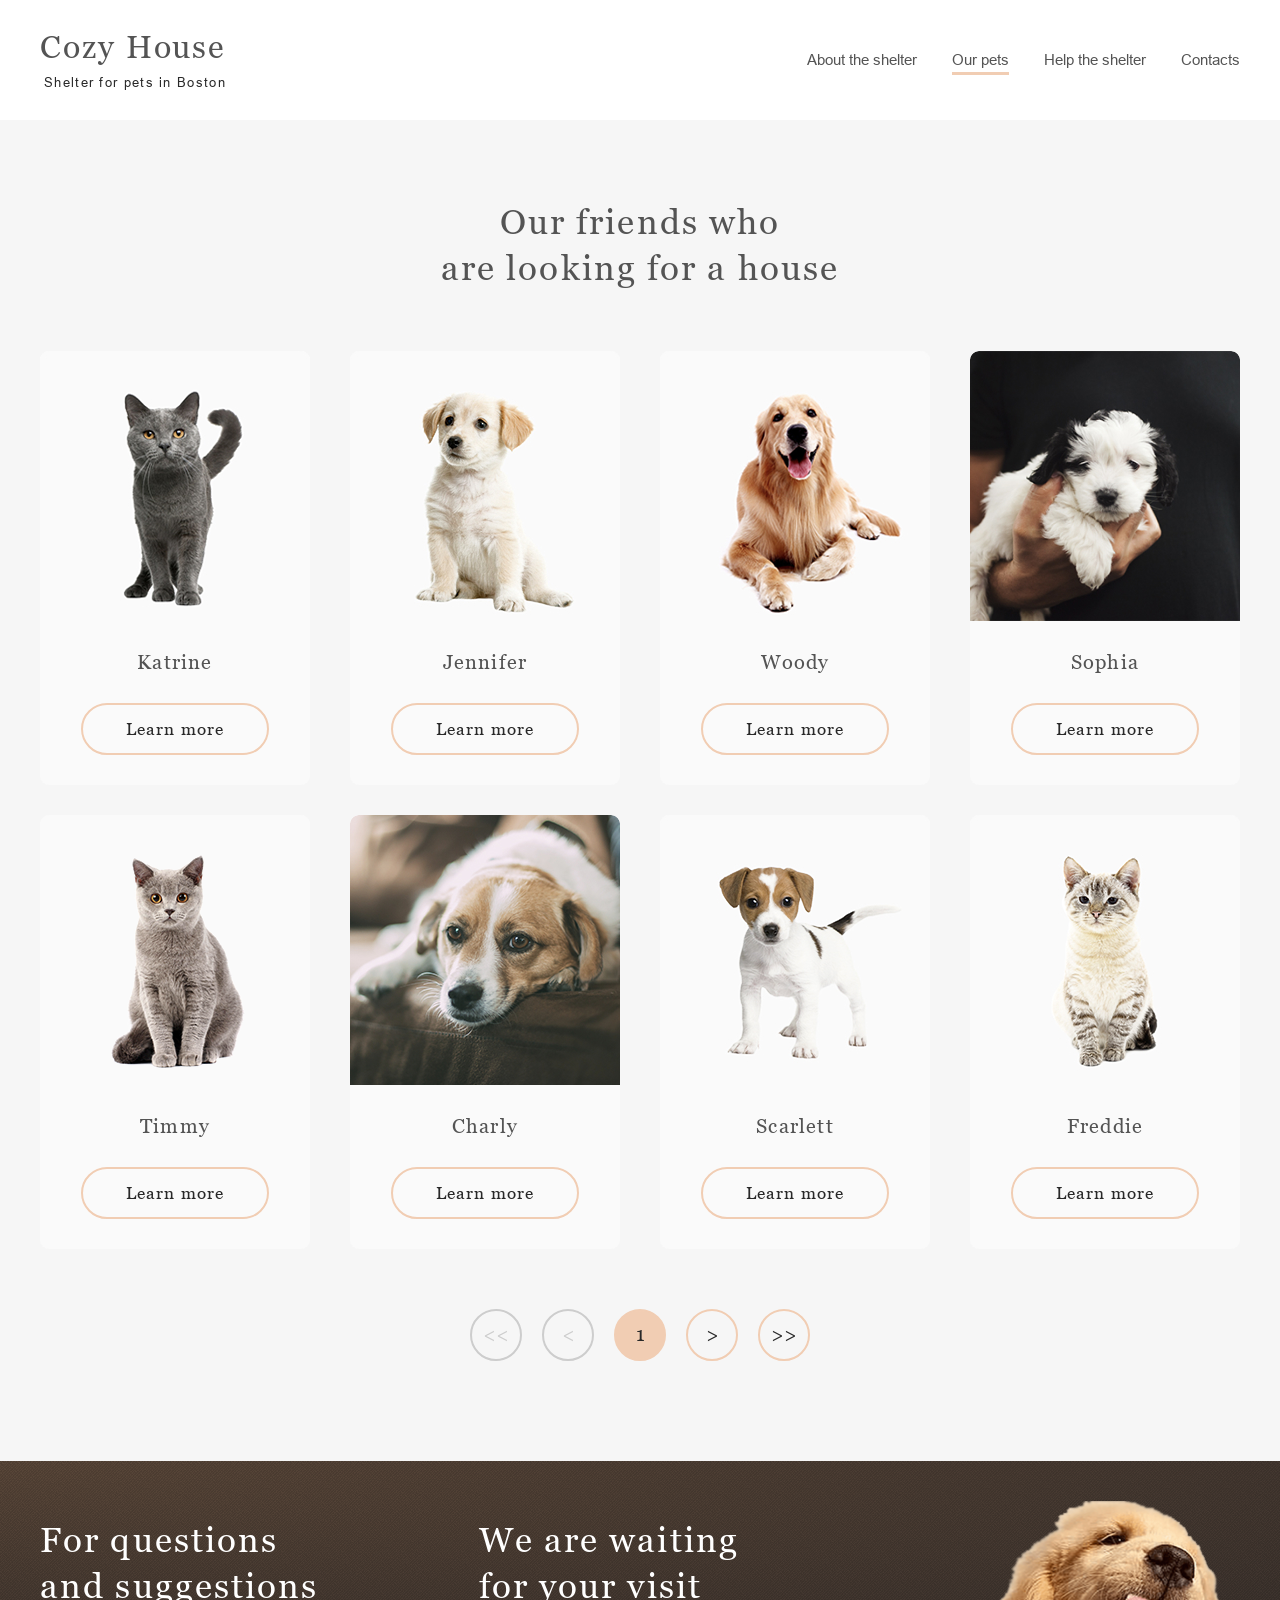
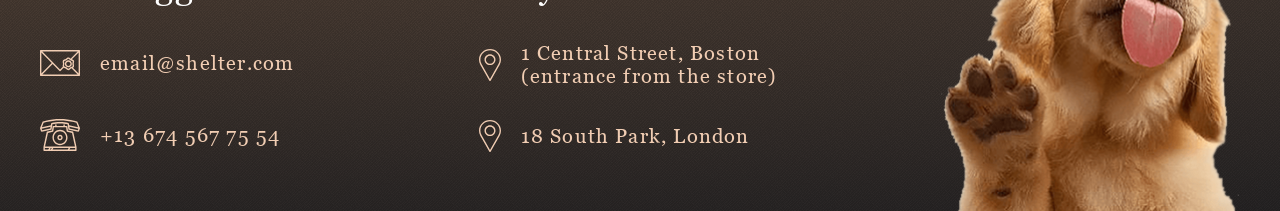
==== pets.html @ 215c57c2 "w" ====
<!DOCTYPE html>
<html lang="en">
<head>
    <meta charset="UTF-8">
    <meta name="viewport" content="width=device-width, initial-scale=1.0">
    <title>Cozy House | pets page</title>
    <link rel="preload" href="fonts/ArialMT.woff2" as="font" type="font/woff2" crossorigin>
    <link rel="preload" href="fonts/Georgia.woff2" as="font" type="font/woff2" crossorigin>
    <link rel="stylesheet" href="css/style.css">
    <link rel="icon" type="image/x-icon" href="images/favicon.ico">
</head>
<body>
    <header class="header header--inside header--white">
        <div class="container">
            <div class="header__row">
                <a class="header__logo logo" href="https://rolling-scopes-school.github.io/soveliy-JSFEPRESCHOOL2024Q2/shelter/">
                    <div class="logo__title">
                        Cozy House
                    </div>
                    <div class="logo__desc">
                        Shelter for pets in Boston
                    </div>
                </a>
                <nav class="header__main-menu main-menu">
                    <ul class="main-menu__list">
                        <li class="main-menu__item"><a href="https://rolling-scopes-school.github.io/soveliy-JSFEPRESCHOOL2024Q2/shelter/" class="main-menu__link">About the shelter</a></li>
                        <li class="main-menu__item"><a href="#" class="main-menu__link main-menu__link--current">Our pets</a></li>
                        <li class="main-menu__item"><a href="https://rolling-scopes-school.github.io/soveliy-JSFEPRESCHOOL2024Q2/shelter/#help" class="main-menu__link">Help the shelter</a></li>
                        <li class="main-menu__item"><a href="#contacts" class="main-menu__link">Contacts</a></li>
                    </ul>
                </nav>
                <div class="burger header__burger">
                    <div class="burger__elem"></div>
                    <div class="burger__elem"></div>
                    <div class="burger__elem"></div>
                </div>
            </div>
        </div>
    </header>
    <main class="main">
        <div class="friends" id="friends">
            <div class="container">
                <h1 class="friends__section-title section-title section-title--big-margin">
                    Our friends who
                    are&nbsp;looking for a house
                </h1>
                <div class="friends__grid">
                    <a class="friends-item" href="#">
                        <div class="friends-item__image-container">
                            <img src="images/pets-katrine.jpg" alt="">
                        </div>
                        <div class="friends-item__title">
                            Katrine
                        </div>
                        <div class="friends-item__button button button--round">
                            Learn more
                        </div>
                    </a>
                    <a class="friends-item" href="#">
                        <div class="friends-item__image-container">
                            <img src="images/pets-jennifer.jpg" alt="">
                        </div>
                        <div class="friends-item__title">
                            Jennifer
                        </div>
                        <div class="friends-item__button button button--round">
                            Learn more
                        </div>
                    </a>
                    <a class="friends-item" href="#">
                        <div class="friends-item__image-container">
                            <img src="images/pets-woody.jpg" alt="">
                        </div>
                        <div class="friends-item__title">
                            Woody
                        </div>
                        <div class="friends-item__button button button--round">
                            Learn more
                        </div>
                    </a>
                    <a class="friends-item" href="#">
                        <div class="friends-item__image-container">
                            <img src="images/pets/4.jpg" alt="">
                        </div>
                        <div class="friends-item__title">
                            Sophia
                        </div>
                        <div class="friends-item__button button button--round">
                            Learn more
                        </div>
                    </a>
                    <a class="friends-item" href="#">
                        <div class="friends-item__image-container">
                            <img src="images/pets/pets-timmy.png" alt="">
                        </div>
                        <div class="friends-item__title">
                            Timmy
                        </div>
                        <div class="friends-item__button button button--round">
                            Learn more
                        </div>
                    </a>
                    <a class="friends-item" href="#">
                        <div class="friends-item__image-container">
                            <img src="images/pets/pets-charly.jpg" alt="">
                        </div>
                        <div class="friends-item__title">
                            Charly
                        </div>
                        <div class="friends-item__button button button--round">
                            Learn more
                        </div>
                    </a>
                    <a class="friends-item" href="#">
                        <div class="friends-item__image-container">
                            <img src="images/pets/pets-scarlet.jpg" alt="">
                        </div>
                        <div class="friends-item__title">
                            Scarlett
                        </div>
                        <div class="friends-item__button button button--round">
                            Learn more
                        </div>
                    </a>
                    <a class="friends-item" href="#">
                        <div class="friends-item__image-container">
                            <img src="images/pets/8.jpg" alt="">
                        </div>
                        <div class="friends-item__title">
                            Freddie
                        </div>
                        <div class="friends-item__button button button--round">
                            Learn more
                        </div>
                    </a>
                </div>
                <nav class="friends__pagination pagination">
                    <ul class="pagination__list">
                        <li class="pagination__item">
                            <a class="pagination__link pagination__link--disable">&lt;&lt;</a>
                        </li>
                        <li class="pagination__item">
                            <a class="pagination__link pagination__link--disable">&lt;</a>
                        </li>
                        <li class="pagination__item">
                            <a class="pagination__link pagination__link--current">1</a>
                        </li>
                        <li class="pagination__item">
                            <a href="#" class="pagination__link">></a>
                        </li>
                        <li class="pagination__item">
                            <a href="#" class="pagination__link">>></a>
                        </li>
                    </ul>
                </nav>
            </div>
        </div>
    </main> 
    <footer class="footer" id="contacts">
        <div class="container">
            <div class="footer__row">
                <div class="footer__col footer__col--links">
                    <h2 class="footer__section-title footer__section-title--big section-title">
                        For questions and suggestions
                    </h2>
                    <ul class="footer__contacts">
                        <li class="footer__list-item">
                            <a class="footer__item footer__item--center" href="mailto:email@shelter.com">
                                <img src="images/icon-email.svg" alt="">
                                email@shelter.com
                            </a>
                        </li>
                        <li class="footer__list-item">
                            <a class="footer__item footer__item--center" href="tel:+136745677554">
                                <img src="images/icon-phone.svg" alt="">
                                +13 674 567 75 54
                            </a>
                        </li>
                    </ul>
                </div>
                <div class="footer__col footer__col--adress">
                    <h2 class="footer__section-title section-title">
                        We are waiting for your visit
                    </h2>
                    <ul class="footer__contacts">
                        <li class="footer__list-item">
                            <a class="footer__item footer__item--center" href="https://maps.app.goo.gl/FoFPzvUxAFWKKioE9" target="_blank">
                                <img src="images/icon-marker.svg" alt="">
                                1 Central Street, Boston (entrance from the store)
                            </a>
                        </li>
                        <li class="footer__list-item">
                            <a class="footer__item footer__item--center" href="https://maps.app.goo.gl/FoFPzvUxAFWKKioE9" target="_blank">
                                <img src="images/icon-marker.svg" alt="">
                                18 South Park, London 
                            </a>
                        </li>
                    </ul>
                </div>
                <div class="footer__col">
                    <img  src="images/footer-puppy.png" alt="">
                </div>
            </div>
        </div>
    </footer>
    <script src="main.js"></script>

</body>
</html>
---- css/style.css ----
:root {
    --color-light-xl: #fff;
	--color-light-l: #f6f6f6;
	--color-light-s: #fafafa;
	--color-dark-s: #cdcdcd;
	--color-dark-m: #b2b2b2;
	--color-dark-l: #545454;
	--color-dark-xl: #4c4c4c;
	--color-dark-2xl: #444;
	--color-dark-3xl: #292929;
	--color-primary: #f1cdb3;
	--color-primary-light: #fddcc4;
	--start-screen-gradient-background: #211f20;
	--footer-gradient-background: #211f20;
    --font-family: "Georgia", sans-serif;
    --second-family: "Arial", sans-serif;
}
@font-face {
    font-family: 'Georgia';
    src: url('../fonts/Georgia-Italic.woff2') format('woff2');
    font-weight: normal;
    font-style: italic;
    font-display: swap;
}

@font-face {
    font-family: 'Arial';
    src: url('../fonts/ArialMT.woff2') format('woff2');
    font-weight: normal;
    font-style: normal;
    font-display: swap;
}

@font-face {
    font-family: 'Arial';
    src: url('../fonts/Arial-ItalicMT.woff2') format('woff2');
    font-weight: normal;
    font-style: italic;
    font-display: swap;
}

@font-face {
    font-family: 'Georgia';
    src: url('../fonts/Georgia.woff2') format('woff2');
    font-weight: normal;
    font-style: normal;
    font-display: swap;
}


html{
	scroll-behavior: smooth;
	height: 100%;
}

body{
	display: flex;
	flex-direction: column;	
	height: 100%;
    margin: 0;
    padding: 0;
    font-family: var(--font-family);
    color: var(--color-dark-l);
	background: var(--color-light-l);
}

.main{
	flex: 1 0 auto;
}

.footer{
	flex: 0 0 auto;
}

.container{
	max-width: 1200px;
	padding: 0 15px;
	margin: 0 auto;
}

.button{
	display: inline-flex;
	box-sizing: border-box;
	font-family: var(--font-family);
	font-weight: 400;
	font-size: 17px;
	line-height: 130%;
	color: var(--color-dark-3xl);
	letter-spacing: 0.06em;
	text-decoration: none;
	border-radius: 100px;
	transition: 0.3s;
}

.button--background{
	padding: 15px 45px;
	background: var(--color-primary);
}

.button--background:hover{
	background: var(--color-primary-light)
}

.button--round{
	padding: 13px 43px;
	border: 2px solid var(--color-primary);
}

.section-title{
	font-family: var(--font-family);
	font-weight: 400;
	font-size: 35px;
	line-height: 130%;
	letter-spacing: 0.06em;
	color: var(--color-dark-l);
	margin: 0;
}

.section-title--big-margin{
	margin-bottom: 60px;
}

.header{
	position: absolute;
	top: 0;
	left: 0;
	z-index: 10;
	width: 100%;
	padding: 30px 0;
}

.header--inside{
	position: relative;
}

.header--white{
	background: var(--color-light-xl);
}

.header--white .logo__title{
	color: var(--color-dark-l);
}

.header--white .logo__desc{
	color: var(--color-dark-3xl);
}

.header--white .main-menu__link{
	color: var(--color-dark-l);
}

.header--white .main-menu__link:not(.main-menu__link--current):hover{
	color: var(--color-dark-3xl);
}

.header--white .burger__elem{
	background-color: #000000;
}

.header__row{
	display: flex;
	justify-content: space-between;
	align-items: center;
}

.logo{
	text-decoration: none;
}

.logo__title{
	font-family: var(--font-family);
	font-weight: 400;
	font-size: 32px;
	line-height: 110%;
	letter-spacing: 0.06em;
	color: var(--color-primary);
}

.logo__desc{
	margin-top: 10px;	
	margin-left: 4px;
	font-family: var(--second-family);
	font-weight: 400;
	font-size: 13px;
	letter-spacing: 0.1em;
	color: var(--color-light-xl);
}

.main-menu__list{
	padding: 0;
	margin: 0;
	display: flex;
	gap: 35px;
	list-style: none;
}

.main-menu__link{
	position: relative;
	display: block;
	font-family: var(--second-family);
	font-weight: 400;
	font-size: 15px;
	line-height: 160%;
	color: var(--color-dark-s);
	text-decoration: none;
	transition: 0.3s;
}

.main-menu__link:after{
	content: '';
	position: absolute;
	top: 100%;
	left: 0;
	width: 0;
	height: 3px;
	background: var(--color-primary);
	transition: 0.3s;
}

.main-menu__link--current{
	cursor: inherit;
}

.main-menu__link.main-menu__link--current:after{
	width: 100%;
}

.main-menu__link:not(.main-menu__link--current):active,
.main-menu__link:not(.main-menu__link--current):hover{
	color: var(--color-light-s);
}


.main-menu__link:not(.main-menu__link--current):active:after{
	width: 100%;
}

.hero{
	position: relative;
	padding-top: 180px;
	background: var(--start-screen-gradient-background) radial-gradient(237.5% 111.8% at 0% 0%, rgb(91, 72, 58) 0%, rgb(38, 36, 37) 100%);
	background-size: cover;
}
.hero::before{
	content: '';
	position: absolute;
	top: 0;
	height: 100%;
	width: 100%;
	background-image: url(../images/noise_transparent.png);
}

.hero__row{
	position: relative;
	display: flex;
	align-items: flex-end;
	justify-content: space-between;
}

.hero__content{
	align-self: center;
	flex-shrink: 0;
	padding-bottom: 80px;
}

.hero__title{
	margin: 0;
	max-width: 310px;
	font-weight: 400;
	font-size: 44px;
	line-height: 130%;
	color: var(--color-light-xl);
}

.hero__desc{
	margin: 42px 0;
	font-family: var(--second-family);
	font-weight: 400;
	font-size: 15px;
	line-height: 160%;
	color: var(--color-dark-s);
	max-width: 460px;
}

.hero__image{
	display: block;
	max-width: 100%;
	height: auto;
}

.about{
	padding: 80px 0 96px;
	background: var(--color-light-xl);
}

.about__row{
	display: flex;
	align-items: center;
	justify-content: center;
	gap: 120px;
}
.about__content{
	max-width: 430px;
}

.about__section-title{
	max-width: 370px;
	margin-bottom: 22px;
}

.about__content p{
	font-family: var(--second-family);
	font-weight: 400;
	font-size: 15px;
	line-height: 160%;
	color: var(--color-dark-xl);
	margin: 0;
}	

.about__content p + p{
	margin-top: 25px;
}

.friends{
	padding: 80px 0 100px;
}

.friends__grid{
	display: grid;
	grid-template-columns: repeat(4, 1fr);
	gap: 30px 40px;
}

.friends__section-title{
	max-width: 430px;
	margin-left: auto;
	margin-right: auto;
	text-align: center;
}

.friends__pagination{
	margin-top: 60px;
}

.pagination__list{
	display: flex;
	align-items: center;
	justify-content: center;
	gap: 20px;
	list-style: none;
	padding: 0;
	margin: 0;
	list-style: none;

}

.pagination__link{
	display: flex;
	align-items: center;
	justify-content: center;
	height: 52px;
	width: 52px;
	box-sizing: border-box;
	border: 2px solid var(--color-primary);
	border-radius: 100px;
	padding-bottom: 3px;
	font-size: 20px;
	line-height: 1;
	/* letter-spacing: 0.06em; */
	text-align: center;
	color: var(--color-dark-3xl);
	text-decoration: none;
	transition: 0.4s;
}

.pagination__link:not(.pagination__link--disable):not(.pagination__link--current):hover{
	background: var(--color-primary-light);
	border-color: var(--color-primary-light);
}

.pagination__link:not(.pagination__link--disable):not(.pagination__link--current):active,
.pagination__link--current{
	background: var(--color-primary);
	border-color:  var(--color-primary);
}

.pagination__link--disable{
	color: var(--color-dark-s);
	border-color: var(--color-dark-s);
	cursor: no-drop;
}

.slider{
	position: relative;
	padding: 0 105px;
	box-sizing: border-box;
	
}

.slider__wrapper{
	display: flex;
	/* display: grid; */
	/* grid-auto-flow: column; */
	/* flex-basis: calc((100% - (90px * 2)) / 3); */
	gap: 90px;
	overflow: hidden;
	}

.slider__arrow{
	position: absolute;
	top: 50%;
	transform: translateY(-50%);
	display: flex;
	align-items: center;
	justify-content: center;
	height: 52px;
	width: 52px;
	box-sizing: border-box;
	border-radius: 100px;
	border: 2px solid var(--color-primary);
	cursor: pointer;
	transition: 0.3s;
}

.slider__arrow:hover{
	background-color: var(--color-primary-light);
	border-color: var(--color-primary-light);
}

.slider__arrow--left{
	left: 0;
}

.slider__arrow--right{
	right: 0;
}

.friends__button{
	display: block;
	max-width: 262px;
	margin: 60px auto 0;
}

.slider__item{
	flex-basis: calc((100% - (90px * 2)) / 3);
	flex-grow: 0;
    flex-shrink: 0;
}
.friends-item{
	display: flex;
	flex-direction: column;
	align-items: center;
	gap: 30px;
	padding-bottom: 30px;
	text-decoration: none;
	background: var(--color-light-s);
	border-radius: 9px;
	transition: 0.3s;



}

.friends-item:hover{
	background-color: #ffffff;
	box-shadow: 0 2px 35px 14px rgba(13, 13, 13, 0.04);
}

.friends-item:hover .friends-item__button{
	background: var(--color-primary-light);
	border-color: var(--color-primary-light);
}

.friends-item__image-container{
	position: relative;
	overflow: hidden;
	height: 270px;
	border-radius: 9px 9px 0 0;
}

.friends-item__image-container img{
	height: 100%;
	width: 100%;
	object-fit: contain;
	object-position: center;
}

.friends-item__title{
	font-family: var(--font-family);
	font-weight: 400;
	font-size: 20px;
	letter-spacing: 0.06em;
	text-align: center;
	color: var(--color-dark-l);
	text-decoration: none;
}

.help{
	padding: 80px 0 100px;
	background: var(--color-light-xl);
}

.help__section-title{
	max-width: 310px;
	margin-left: auto;
	margin-right: auto;
	text-align: center;
}

.help__row{
	display: flex;
    flex-wrap: wrap;
    gap: 55px 120px;
    justify-content: center;
}


.help-item{
	display: flex;
	flex-direction: column;
	align-items: center;
	gap: 30px;
}

.help-item__icon{
	height: 60px;
	display: flex;
	align-items: flex-end;
	justify-content: center;
}

.help-item__icon img{
	max-width: 100%;
	max-height: 60px;
}

.help-item__name{
	font-family: var(--font-family);
	font-weight: 400;
	font-size: 20px;
	line-height: 115%;
	letter-spacing: 0.06em;
	text-align: center;
	color: var(--color-dark-l);
}

.dontaion{
	padding: 80px 0 100px;
	background: var(--color-light-l);
}

.dontaion__row{
	display: flex;
	justify-content: center;
	align-items: center;
	gap: 30px;
}

.dontaion__content{
	max-width: 380px;
}

.dontaion__section-title{
	max-width: 300px;
}

.donation__subtitle{
	margin: 20px 0 18px;
	font-family: var(--font-family);
	font-weight: 400;
	font-size: 15px;
	line-height: 110%;
	letter-spacing: 0.06em;
	color: var(--color-dark-l);
}

.donation__image-container{
	padding-top: 4px;
}

.cradit-card{
	display: flex;
	align-items: center;
	padding: 10px 10px 10px 15px;
	box-sizing: border-box;
	max-width: 349px;
	font-family: var(--font-family);
	font-weight: 400;
	font-size: 20px;
	line-height: 115%;
	letter-spacing: 0.06em;
	color: var(--color-dark-l);
	text-decoration: none;
	border-radius: 9px;
	background: var(--color-primary);
	transition: 0.4s;
}

.cradit-card:hover{
	opacity: .8;
}

.cradit-card__img{
	margin-right: 15px;
}

.donation__desc{
	margin-top: 20px;
	font-family: var(--second-family);
	font-style: italic;
	font-weight: 400;
	font-size: 12px;
	line-height: 150%;
	color: var(--color-dark-m);
}


.footer{
	position: relative;
	padding: 40px 0 0 0;
	/* background:  radial-gradient(549.89% 73.65% at 5.73% 50%, rgb(81, 61, 47) 0%, rgb(26, 26, 28) 100%) var(--start-screen-gradient-background); */
	background: var(--start-screen-gradient-background) radial-gradient(237.5% 111.8% at 0% 0%, rgb(91, 72, 58) 0%, rgb(38, 36, 37) 100%);
}
.footer::before{
	content: '';
	position: absolute;
	top: 0;
	left: 0;
	height: 100%;
	width: 100%;
	background: url(../images/noise_transparent.png);
}
.footer__row{
	position: relative;
	display: flex;
	align-items: flex-start;
	justify-content: space-between;
}

.footer__section-title{
	margin-bottom: 33px;
	color: var(--color-light-xl);
}

.footer__section-title--big{
	margin-bottom: 38px;
}

.footer__contacts{
	padding: 0;
	margin: 0;
	list-style: none;
}

.footer__col--links {
	max-width: 279px;
}

.footer__col--adress{
	max-width: 302px;
}

.footer__col--adress .footer__list-item + .footer__list-item{
	margin-top: 32px;
}

.footer__col > img{
	display: block;
}
.footer__col:not(:last-child){
	padding-top: 17px;
}

.footer__item{
	display: flex;
	align-items: flex-start;
	font-weight: 400;
	font-size: 20px;
	line-height: 115%;
	letter-spacing: 0.06em;
	color: var(--color-primary);
	text-decoration: none;
	transition: .4s;
}

.footer__item:hover{
	opacity: 0.8;
}

.footer__item--center{
	align-items: center;
}

.footer__item img{
	margin-right: 20px;
	flex-shrink: 0;
}

.footer__list-item + .footer__list-item {
	margin-top: 40px;
}

.burger{
	display: none;
}

@media (max-width:1100px){
	
	.slider__wrapper{
		gap: 50px;
	}

	.friends__grid{
		grid-template-columns: repeat(3,1fr);
	}
}
@media (max-width:991px){

	.slider__item{
		
		flex-basis: calc((100% - 40px) / 2);
	 }
	.container{
		padding: 0 30px;
	}

	.hero {
		padding-top: 149px;
	}

	.hero__row{
		flex-direction: column;
	}

	.hero__content{
		display: flex;
		flex-direction: column;
		padding-bottom: 100px;
	}

	.hero__desc{
		max-width: clamp(300px, 60vw, 800px);
	}
	
	.hero__image{
		max-width: 569px;
		width: 100%;
	}

	.hero__button{
		margin: 0 auto;
	}

	.about__row{
		flex-direction: column-reverse;
		gap: 80px;
	}

	.about__section-title{
		margin-bottom: 24px;
	}

	.slider{
		padding: 0 64px;
	}

	.slider__item{
		width: 100%;
	}

	.slider__wrapper{
		gap: 40px;
	}

	.slider__item:nth-child(3){
		display: none;
	}
	
	.help{
		padding: 80px 0 99px;
	}

	.help__row{
		display: grid;
		grid-template-columns: repeat(3, 1fr);
		gap: 55px 0;
		padding: 0 10px;
		box-sizing: border-box;
	}
	.help__col{
		padding: 0 15px;
		box-sizing: border-box;
	}


	.dontaion__row{
		flex-direction: column-reverse;
		gap: 60px;
	}

	.donation__image-container{
		padding-top: 0;
	}

	.donation__image-container img{
		display: block;
		margin-left: -2px;
	}

	.donation__subtitle{
		margin: 20px 0 19px;
	}
	
	.footer{
		padding: 31px 0 0 0;
	}

	.footer__col:not(:last-child){
		padding-top: 0;
	}

	.footer__row{
		flex-wrap: wrap;
		justify-content: center;
		gap: 64px 60px;
	}

	.friends{
		padding: 80px 0 78px;
	}
	.friends--hero{
		padding: 80px 0 100px;
	}
	.friends__section-title{
		margin-bottom: 30px;
	}
	.friends--hero .friends__section-title{
		margin-bottom: 60px;
	}
	.friends__grid{
		grid-template-columns: repeat(2,1fr);
		padding: 0 64px;
	}

	.friends__grid .friends-item:nth-child(n + 7){
		display: none;
	}

	.friends__pagination{
		margin-top: 40px;
	}
	
}

@media (max-width:767px){

	.container{
		padding: 0 15px;
	}

	.header .container{
		padding: 0 20px;
	}

	.header__main-menu{
		display: none;
		 transform: translateX(100%);
	}


	.no-scroll{
		overflow: hidden;
    	height: 100vh; 
	}



	.active{
		display: flex;
		background-color: #41291a;
		position: fixed;
    	top: 0;
    	right: 0;
    	width: 50%;
    	height: 100vh;
    	transition: transform 0.3s  ease-in-out;
		transform: translateX(0);
    	z-index: 50;
		padding: 50px 20px 40px 40px;

	}
	.main-menu__list{
		flex-direction: column;
		row-gap: 70px;
	}
	.main-menu__link{
		font-size: 30px;
	}






	.burger{
		display: flex;
		flex-direction: column;
		justify-content: space-between;
		width: 30px;
		height: 22px;
		z-index: 100;
	}
	
	.burger__elem{
		height: 2px;
		background-color: var(--color-primary);
	}

	.hero .container{
		padding:  0 14px;
	}

	.hero__content{
		text-align: center;
	}

	.hero__title{
		max-width: 255px;
		margin: 0 auto;
		font-size: 25px;
		line-height: 130%;
		letter-spacing: 0.06em;
	}

	.hero__desc{

		font-size: 15px;
		line-height: 160%;
	}

	.about{
		padding: 42px 0 38px;
	}

	.about .container{
		padding: 0 25px;
	}
	
	.about__row{
		gap: 41px;
	}

	.about__content p + p{
		margin-top: 22px;
	}
	

	.about__image{
		height: auto;
		max-width: 100%;
	}

	.section-title{
		font-size: 25px;
		line-height: 130%;
		letter-spacing: 0.06em;
		text-align: center;
	}


	.section-title--big-margin{
		margin-bottom: 41px;
	}

	.about__content p{
		text-align: justify;
	}

	.friends{
		padding: 42px 0 43px;
	}

	.slider{
		padding: 0 10px 72px;
	}

	/* .slider__item:nth-child(2){
		display: none;
	} */
	 .slider__wrapper{
		gap: 40px;
	 }
	 .slider__item{
		flex-basis: 100%;
		
	 }

	.slider__arrow{
		top: auto;
		bottom: 0;
	}

	.slider__arrow--right{
		transform: translateX(92px);
		right: 50%;
	}

	.slider__arrow--left{
		transform: translateX(-92px);
		left: 50%;
	}

	.friends__button{
		margin-top: 42px;
	}
	
	.help{
		padding: 42px 0 39px;
	}
	
	.help__row{
		grid-template-columns: repeat(2, 1fr);
		gap: 30px;
		padding: 0;
	}

	.help__section-title{
		max-width: 230px;
	}
	
	.help__col{
		padding: 0;
	}

	.help-item{
		gap: 21px;
	}

	.help-item__icon{
		height: 50px;
	}

	.help-item__icon img{
		max-height: 50px;
	}

	.help-item__name{
		font-size: 15px;
		line-height: 110%;
		letter-spacing: 0.06em;
	}

	

	.donation__image-container img{
		max-width: 100%;
	}

	.dontaion{
		padding: 42px 0;
	}

	.donation .container{
		padding: 0 19px;
	}

	.dontaion__section-title{
		max-width: 220px;
		margin: 0 auto;
	}

	.donation__subtitle{
		font-weight: 400;
		font-size: 15px;
		line-height: 160%;
		text-align: center;
		letter-spacing: 0;
	}

	.dontaion__content{
		display: flex;
		flex-direction: column;
	}

	.cradit-card{
		font-size: 15px;
		line-height: 110%;
		align-self: flex-start;
	}

	.dontaion .container{
		padding: 0 20px;
	}

	.dontaion__row{
		gap: 43px;
	}

	.donation__desc{
		text-align: justify;
	}

	.footer__item {
		justify-content: center;
	}

	.footer__row{
		gap: 40px;
	}

	.footer__section-title{
		margin-bottom: 38px;
	}

	.footer__col--adress .footer__contacts{
		margin: 0 -5px;
	}

	.footer__col--adress .footer__item {
		justify-content: flex-start;
	}

	.footer__col--adress .footer__list-item + .footer__list-item{
		margin-top: 40px;
	}

	.footer__col > img{
		max-width: 260px;
	}

	.friends__grid{
		padding: 0 9px;
		grid-template-columns: 1fr 1fr;
	}

	.friends__pagination{
		margin-top: 44px;
	}

	.pagination__list{
		gap: 10px;
	}

	.about__section-title{
		max-width: 300px;
		margin: 0 auto 24px;
	}
	.friends--hero .friends__section-title{
		margin-bottom: 42px;
	}
}
@media (max-width:650px){
	.footer__row{
		flex-direction: column;
		align-items: center;
	}

}
@media (max-width:568px){

	.friends__grid{
		grid-template-columns: 1fr;
	}

	.friends__grid .friends-item:nth-child(n + 4){
		display: none;
	}
	.hero__image{
		max-width: 260px;
	}

	.hero__content{
		padding-bottom: 106px;
	}

	.hero__image-container{
		margin-right: -4px;
	}

	.about__image{
		max-width: 260px;
	}

	.donation__image-container img{
		max-width: 260px;
		margin-right: 0;
	}

}
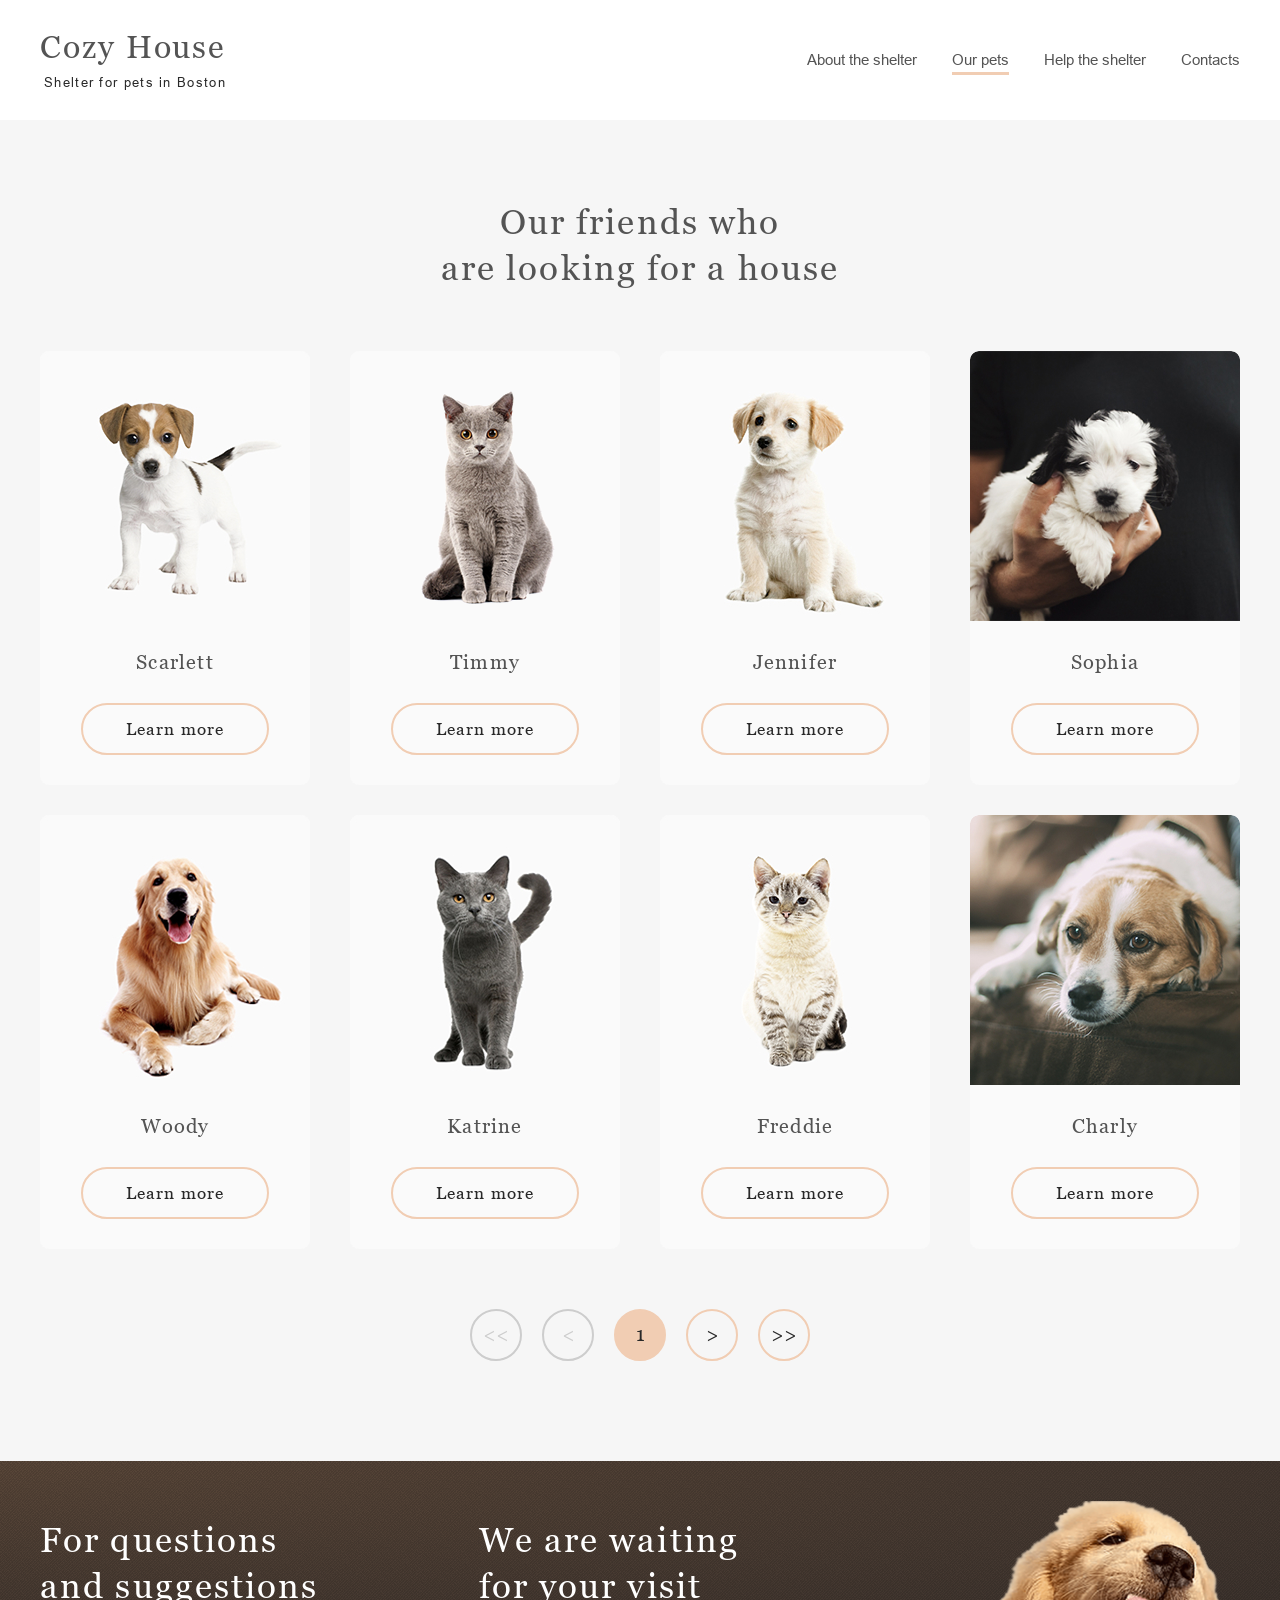
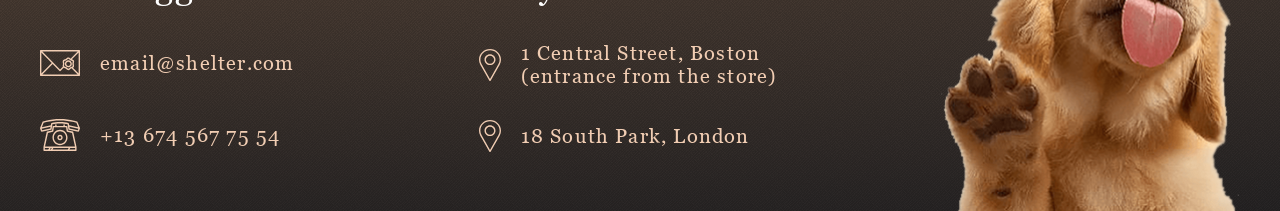
==== commit 1f122125: "upload" ====
--- a/pets.html
+++ b/pets.html
@@ -137,19 +137,19 @@
                 <nav class="friends__pagination pagination">
                     <ul class="pagination__list">
                         <li class="pagination__item">
-                            <a class="pagination__link pagination__link--disable">&lt;&lt;</a>
-                        </li>
-                        <li class="pagination__item">
-                            <a class="pagination__link pagination__link--disable">&lt;</a>
+                            <a id="start"  href="#" class="pagination__link pagination__link--disable">&lt;&lt;</a>
+                        </li>
+                        <li class="pagination__item">
+                            <a id="back"  href="#" class="pagination__link pagination__link--disable">&lt;</a>
                         </li>
                         <li class="pagination__item">
                             <a class="pagination__link pagination__link--current">1</a>
                         </li>
                         <li class="pagination__item">
-                            <a href="#" class="pagination__link">></a>
-                        </li>
-                        <li class="pagination__item">
-                            <a href="#" class="pagination__link">>></a>
+                            <a id="next" href="#" class="pagination__link">></a>
+                        </li>
+                        <li class="pagination__item">
+                            <a id="end" href="#" class="pagination__link">>></a>
                         </li>
                     </ul>
                 </nav>
@@ -203,6 +203,76 @@
             </div>
         </div>
     </footer>
+
+
+
+         <div class="pop-up__container">
+        <div class="pop-up">
+        <div >
+            <img class="pop-up__img" src="" alt="">
+        </div>
+        <div class="pop-up__right">
+            <button class="pop-up__close">x</button>
+            <div class="pop-up__desc">
+            </div>
+        </div>
+    </div>
+    </div>
+
+<style>
+    .pop-up__container{
+        display: none;
+        /* display: flex; */
+        position: fixed;
+        top: 0;
+        left: 0;
+        width: 100%;
+        height: 100%;
+        background: rgba(0, 0, 0, 0.7);
+        z-index: 200;
+        justify-content: center; 
+        align-items: center;
+    }
+    .pop-up{
+        background: white;
+        padding: 90px;
+        position: relative;
+        max-width: 700px;
+        display: flex;
+        border-radius: 20px;
+    }
+    .pop-up__img{
+        width: 400px;
+        height: 420px;
+    }
+    .pop-up__right{
+        padding-left: 40px;
+    }
+    .pop-up__close{
+        position: absolute;
+        top: 40px;
+        right: 40px;
+        border: none;
+        padding: 15px 25px;
+        border-radius: 50%;
+        border: 3px solid #f1cdbc;
+        background-color: white;
+        color: black;
+        font-size: 27px;
+
+    }
+    .pop-up__active{
+        display: flex;
+    }
+    .pop-up__desc div{
+        font-size: 27px;
+        display: flex;
+        flex-direction: column;
+        gap: 10px
+    }
+
+</style>
+
     <script src="main.js"></script>
 
 </body>
--- a/css/style.css
+++ b/css/style.css
@@ -47,6 +47,11 @@
     font-display: swap;
 }
 
+.no-scroll{
+		overflow: hidden;
+    	height: 100vh; 
+	}
+
 
 html{
 	scroll-behavior: smooth;
@@ -399,9 +404,6 @@
 
 .slider__wrapper{
 	display: flex;
-	/* display: grid; */
-	/* grid-auto-flow: column; */
-	/* flex-basis: calc((100% - (90px * 2)) / 3); */
 	gap: 90px;
 	overflow: hidden;
 	}
@@ -442,9 +444,9 @@
 }
 
 .slider__item{
-	flex-basis: calc((100% - (90px * 2)) / 3);
 	flex-grow: 0;
     flex-shrink: 0;
+	/* width: calc((100% - 90px) / 3); */
 }
 .friends-item{
 	display: flex;
@@ -716,10 +718,6 @@
 }
 @media (max-width:991px){
 
-	.slider__item{
-		
-		flex-basis: calc((100% - 40px) / 2);
-	 }
 	.container{
 		padding: 0 30px;
 	}
@@ -765,16 +763,17 @@
 	}
 
 	.slider__item{
-		width: 100%;
+		/* width: 100%; */
+		width: calc((100% - 40px) / 2);
 	}
 
 	.slider__wrapper{
 		gap: 40px;
 	}
 
-	.slider__item:nth-child(3){
+	/* .slider__item:nth-child(3){
 		display: none;
-	}
+	} */
 	
 	.help{
 		padding: 80px 0 99px;
@@ -842,9 +841,9 @@
 		padding: 0 64px;
 	}
 
-	.friends__grid .friends-item:nth-child(n + 7){
+	/* .friends__grid .friends-item:nth-child(n + 7){
 		display: none;
-	}
+	} */
 
 	.friends__pagination{
 		margin-top: 40px;
@@ -868,11 +867,7 @@
 	}
 
 
-	.no-scroll{
-		overflow: hidden;
-    	height: 100vh; 
-	}
-
+	
 
 
 	.active{
@@ -889,6 +884,20 @@
 		padding: 50px 20px 40px 40px;
 
 	}
+	.active--white{
+		background-color: white;
+		display: flex;
+		background-color: #41291a;
+		position: fixed;
+    	top: 0;
+    	right: 0;
+    	width: 50%;
+    	height: 100vh;
+    	transition: transform 0.3s  ease-in-out;
+		transform: translateX(0);
+    	z-index: 50;
+		padding: 50px 20px 40px 40px;
+	}
 	.main-menu__list{
 		flex-direction: column;
 		row-gap: 70px;
@@ -990,10 +999,10 @@
 	 .slider__wrapper{
 		gap: 40px;
 	 }
-	 .slider__item{
+	 /* .slider__item{
 		flex-basis: 100%;
 		
-	 }
+	 } */
 
 	.slider__arrow{
 		top: auto;
@@ -1154,6 +1163,9 @@
 		flex-direction: column;
 		align-items: center;
 	}
+	.slider__item{
+		width: 100%;
+	}
 
 }
 @media (max-width:568px){
